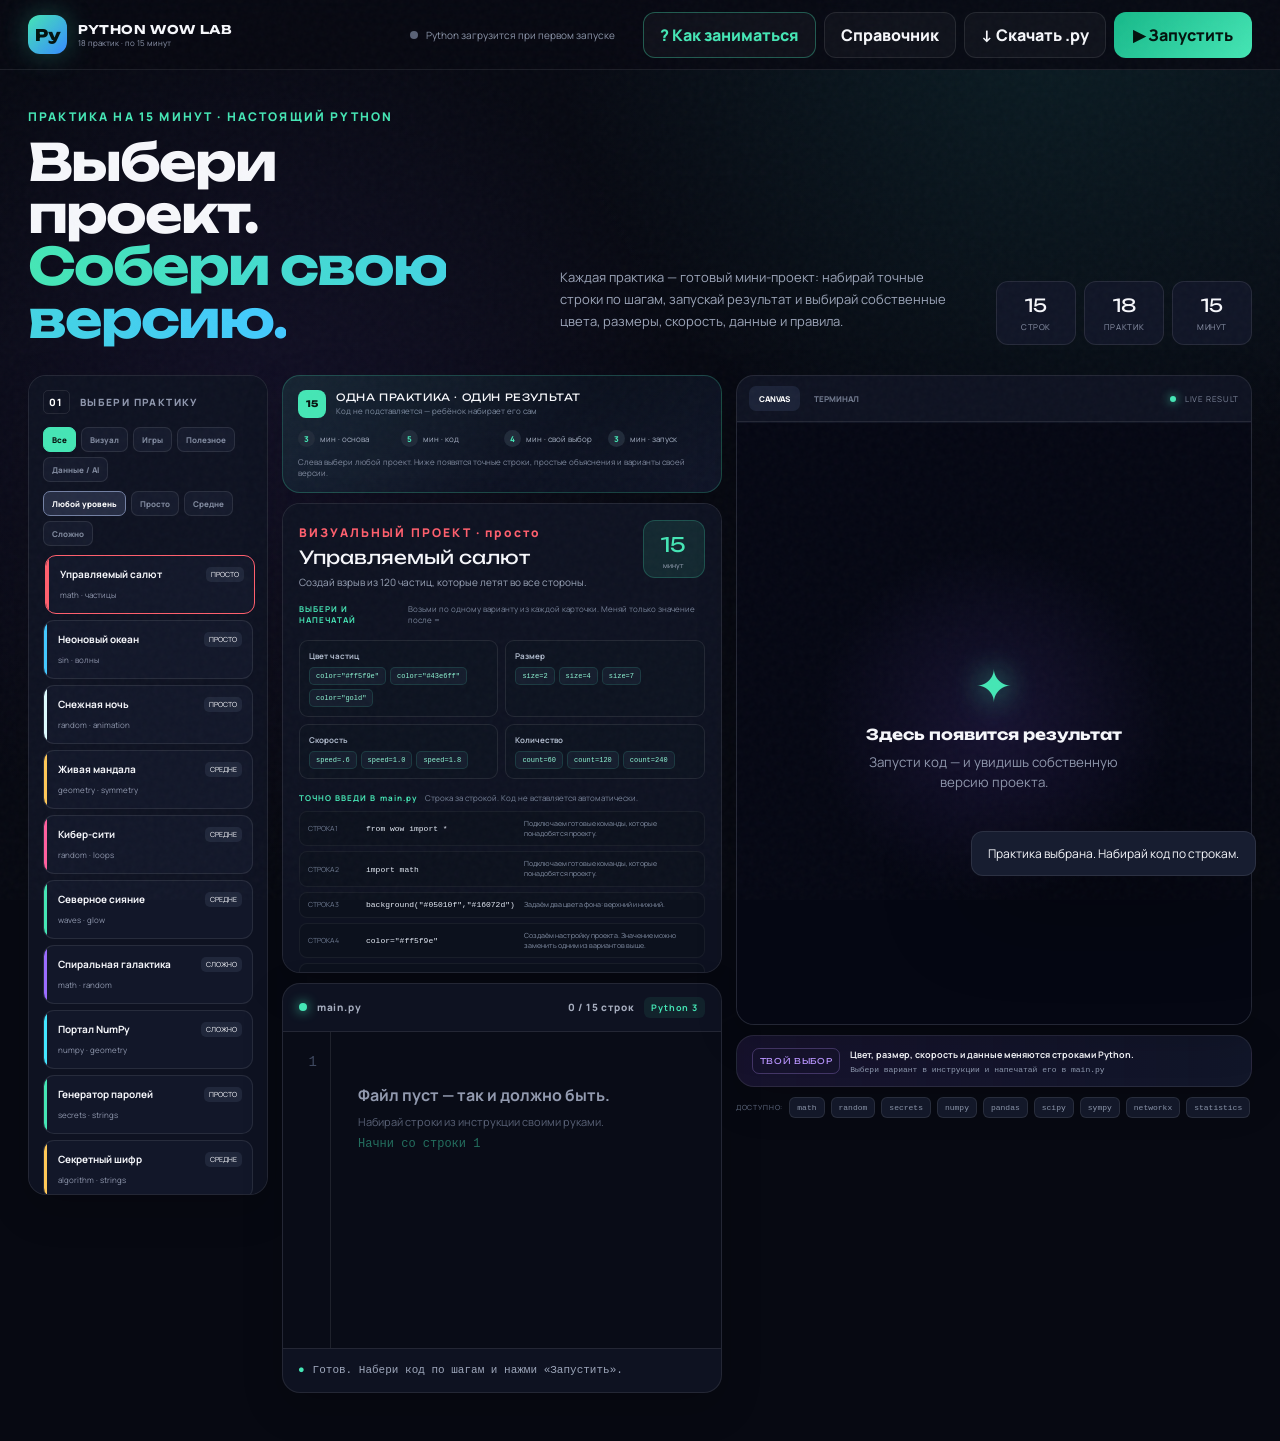
==== index.html @ 51f6052d "Publish Python practice site on GitHub Pages" ====
<!doctype html>
<html lang="ru">
<head>
  <meta charset="utf-8">
  <meta name="viewport" content="width=device-width,initial-scale=1,viewport-fit=cover">
  <meta name="theme-color" content="#070912">
  <title>Python WOW Lab — практики на 15 минут</title>
  <meta name="description" content="18 коротких практик на настоящем Python: точные инструкции, выбор параметров и живой результат.">
  <link rel="stylesheet" href="styles.css">
</head>
<body class="python-only">
  <div class="noise"></div>
  <header class="py-topbar">
    <div class="py-brand"><span>Py</span><div><b>PYTHON WOW LAB</b><small>18 практик · по 15 минут</small></div></div>
    <div class="py-runtime"><i id="runtimeDot"></i><span id="runtimeLabel">Python загрузится при первом запуске</span></div>
    <div class="py-top-actions"><button class="ghost guide-button" id="pythonGuide">? Как заниматься</button><button class="ghost" id="pythonDocs">Справочник</button><button class="ghost" id="exportPython">↓ Скачать .py</button><button class="run-button mint-run" id="runPython">▶ Запустить</button></div>
  </header>
  <main class="py-app">
    <section class="py-intro">
      <div><span class="mode-label mint-text">ПРАКТИКА НА 15 МИНУТ · НАСТОЯЩИЙ PYTHON</span><h1>Выбери проект.<br><em>Собери свою версию.</em></h1></div>
      <p>Каждая практика — готовый мини-проект: набирай точные строки по шагам, запускай результат и выбирай собственные цвета, размеры, скорость, данные и правила.</p>
      <div class="intro-stats"><b>15<span>строк</span></b><b>18<span>практик</span></b><b>15<span>минут</span></b></div>
    </section>
    <section class="py-workspace">
      <aside class="mission-panel panel">
        <div class="panel-title"><span>01</span> ВЫБЕРИ ПРАКТИКУ</div>
        <div class="mission-filters" id="missionFilters"><button class="active" data-filter="all">Все</button><button data-filter="visual">Визуал</button><button data-filter="games">Игры</button><button data-filter="useful">Полезное</button><button data-filter="data">Данные / AI</button></div>
        <div class="difficulty-tabs" id="difficultyFilters"><button class="active" data-level="all">Любой уровень</button><button data-level="easy">Просто</button><button data-level="medium">Средне</button><button data-level="hard">Сложно</button></div>
        <div id="missionList" class="mission-list"></div>
      </aside>
      <section class="coding-column">
        <div class="lesson-guide panel">
          <div class="guide-title"><span>15</span><div><b>ОДНА ПРАКТИКА · ОДИН РЕЗУЛЬТАТ</b><small>Код не подставляется — ребёнок набирает его сам</small></div></div>
          <div class="guide-steps"><span><i>3</i> мин · основа</span><span><i>5</i> мин · код</span><span><i>4</i> мин · свой выбор</span><span><i>3</i> мин · запуск</span></div>
          <p>Слева выбери любой проект. Ниже появятся точные строки, простые объяснения и варианты своей версии.</p>
        </div>
        <div class="mission-brief panel" id="missionBrief"><div class="brief-empty"><span>←</span><div><b>Выбери практику слева</b><small>Получишь точные строки, объяснение каждой части и варианты своей версии.</small></div></div></div>
        <div class="python-editor panel pro-editor">
          <div class="editor-bar"><span><i></i> main.py</span><div><span id="pythonLineCount">0 / 15 строк</span><b>Python 3</b></div></div>
          <div class="empty-code-hint" id="emptyCodeHint"><strong>Файл пуст — так и должно быть.</strong><span>Набирай строки из инструкции своими руками.</span><code>Начни со строки 1</code></div>
          <div class="code-wrap"><pre id="lineNumbers">1</pre><textarea id="pythonCode" spellcheck="false" aria-label="Код Python" placeholder=""></textarea></div>
          <div id="pythonConsole" class="console"><span>●</span> Готов. Набери код по шагам и нажми «Запустить».</div>
        </div>
      </section>
      <section class="result-column">
        <div class="result-shell panel">
          <div class="result-switch"><div><button class="active" data-result="canvas">CANVAS</button><button data-result="terminal">ТЕРМИНАЛ</button></div><span><i></i> LIVE RESULT</span></div>
          <div id="canvasResult" class="result-pane active"><canvas id="pythonCanvas" width="900" height="560"></canvas><div class="python-empty-preview" id="pythonEmptyPreview"><span>✦</span><b>Здесь появится результат</b><small>Запусти код — и увидишь собственную версию проекта.</small></div></div>
          <div id="terminalResult" class="result-pane"><pre id="terminalOutput"><span>python@wow:~$</span> Жду твою программу…</pre></div>
        </div>
        <div class="code-only-note panel"><span>ТВОЙ ВЫБОР</span><b>Цвет, размер, скорость и данные меняются строками Python.</b><code>Выбери вариант в инструкции и напечатай его в main.py</code></div>
        <div class="library-strip"><span>ДОСТУПНО:</span><code>math</code><code>random</code><code>secrets</code><code>numpy</code><code>pandas</code><code>scipy</code><code>sympy</code><code>networkx</code><code>statistics</code><code>wow</code></div>
      </section>
    </section>
  </main>
  <dialog id="guideDialog" class="py-docs practice-help"><div class="dialog-head"><div><span>ФОРМАТ ЗАНЯТИЯ</span><h2>Как проходит практика</h2></div><button id="closeGuide">×</button></div><div class="practice-help-grid"><article><i>1</i><b>Выбери проект</b><p>Слева есть 18 разных практик: визуальные эффекты, игры, полезные программы и анализ данных.</p></article><article><i>2</i><b>Набирай по строкам</b><p>Инструкция показывает точный код и сразу объясняет результат. Готовый код в редактор не вставляется.</p></article><article><i>3</i><b>Сделай свою версию</b><p>В блоке «Выбери и напечатай» возьми один из вариантов цвета, размера, скорости, текста или данных.</p></article><article><i>4</i><b>Запусти</b><p>Нажми «Запустить». Если есть ошибка, Python покажет строку — исправь её и попробуй ещё раз.</p></article></div></dialog>
  <dialog id="docsDialog" class="py-docs"><div class="dialog-head"><div><span>PYTHON + WOW API</span><h2>Справочник команд</h2></div><button id="closeDocs">×</button></div><div class="docs-grid"><article><b>Графика</b><code>background(a, b)</code><code>particle(x, y, color, size)</code><code>orb(x, y, radius, color)</code><code>ring(x, y, radius, color)</code><code>wave(points, color, width)</code></article><article><b>Миры</b><code>stars(count)</code><code>grid(color, horizon)</code><code>building(x, y, w, h, color)</code><code>sun(x, y, radius, color)</code><code>bloom(strength)</code></article><article><b>Параметры</b><code>color = "red"</code><code>size = 5</code><code>speed = 1.8</code><code>count = 160</code><code>glow = 20</code></article><article><b>Цвета</b><code>"red" · "blue" · "gold"</code><code>"cyan" · "lime" · "violet"</code><code>"#43e6ff" · "#ff5f9e"</code></article><article><b>Python</b><code>for i in range(count):</code><code>if score &gt; 10:</code><code>random.randint(0, 900)</code><code>math.sin(angle)</code></article><article><b>Ошибки</b><code>SyntaxError — проверь знаки</code><code>NameError — проверь имя</code><code>IndentationError — проверь отступ</code></article></div></dialog>
  <div id="toast" class="toast"></div>
  <script type="module" src="python-app.js"></script>
</body>
</html>
---- styles.css ----
@import url('https://fonts.googleapis.com/css2?family=Manrope:wght@400;600;700;800&family=Unbounded:wght@600;700&display=swap');
:root{--bg:#070912;--panel:#0e1221;--panel2:#14192b;--line:rgba(255,255,255,.09);--text:#f6f7fb;--muted:#8f97ad;--coral:#ff5f6d;--violet:#8b5cf6;--mint:#45e6b5;--cyan:#43c9ff;--yellow:#ffc857;--radius:18px;--shadow:0 28px 90px rgba(0,0,0,.42)}
*{box-sizing:border-box}html{background:var(--bg);color-scheme:dark;scroll-behavior:smooth}body{margin:0;background:radial-gradient(circle at 75% 12%,rgba(91,64,179,.15),transparent 25%),var(--bg);color:var(--text);font-family:Manrope,Arial,sans-serif;min-height:100vh;overflow-x:hidden}button,input,select,textarea{font:inherit}button{color:inherit}.noise{position:fixed;inset:0;pointer-events:none;z-index:99;opacity:.12;background-image:url("data:image/svg+xml,%3Csvg viewBox='0 0 180 180' xmlns='http://www.w3.org/2000/svg'%3E%3Cfilter id='n'%3E%3CfeTurbulence type='fractalNoise' baseFrequency='.9' numOctaves='3' stitchTiles='stitch'/%3E%3C/filter%3E%3Crect width='100%25' height='100%25' filter='url(%23n)' opacity='.25'/%3E%3C/svg%3E")}
.topbar{height:76px;display:flex;align-items:center;gap:28px;padding:0 34px;border-bottom:1px solid var(--line);background:rgba(7,9,18,.78);backdrop-filter:blur(18px);position:sticky;top:0;z-index:50}.brand{display:flex;align-items:center;gap:12px;background:none;border:0;font-family:Unbounded;font-size:14px;cursor:pointer;letter-spacing:.06em}.brand-mark{display:grid;place-items:center;width:34px;height:34px;border-radius:10px;background:linear-gradient(135deg,var(--coral),var(--violet));box-shadow:0 0 26px rgba(139,92,246,.4)}.studio-tabs{display:flex;gap:4px;margin:auto}.studio-tabs button{display:flex;align-items:center;gap:8px;background:none;border:0;border-radius:10px;padding:10px 14px;font-weight:700;color:var(--muted);cursor:pointer}.studio-tabs button:hover,.studio-tabs button.active{background:rgba(255,255,255,.06);color:white}.dot{width:7px;height:7px;border-radius:50%;display:block}.coral{background:var(--coral)}.violet{background:var(--violet)}.mint{background:var(--mint)}.cyan{background:var(--cyan)}.top-actions{display:flex;gap:8px}.ghost,.primary,.run-button{border:1px solid var(--line);border-radius:12px;padding:11px 16px;background:rgba(255,255,255,.035);font-weight:800;cursor:pointer;transition:.2s}.ghost:hover{border-color:rgba(255,255,255,.25);background:rgba(255,255,255,.08)}.primary{border:0;background:linear-gradient(135deg,var(--coral),#9b5cff);box-shadow:0 10px 30px rgba(139,92,246,.25)}.primary:hover,.run-button:hover{transform:translateY(-2px);filter:brightness(1.08)}.small{padding:10px 14px}.view{display:none;min-height:calc(100vh - 76px)}.view.active{display:block;animation:viewIn .45s ease both}@keyframes viewIn{from{opacity:0;transform:translateY(8px)}}
.home-view{position:relative;padding:78px clamp(24px,6vw,92px) 90px;overflow:hidden}.hero-copy{width:min(650px,52vw);position:relative;z-index:3}.eyebrow,.mode-label{font-size:12px;font-weight:800;letter-spacing:.18em;color:#aab1c5}.eyebrow{display:flex;align-items:center;gap:10px}.eyebrow span{width:34px;height:2px;background:var(--coral)}.hero-copy h1{font-family:Unbounded;font-size:clamp(48px,6.1vw,92px);line-height:1.03;margin:25px 0;letter-spacing:-.045em}.hero-copy h1 em{font-style:normal;background:linear-gradient(90deg,var(--coral),#b56dff 70%);-webkit-background-clip:text;color:transparent}.hero-copy>p{font-size:18px;line-height:1.7;color:#aab1c5;max-width:620px}.hero-actions{display:flex;gap:12px;margin:34px 0}.hero-btn{padding:16px 22px}.hero-btn span{margin-left:20px}.proof{display:flex;gap:38px;margin-top:45px}.proof div{display:flex;flex-direction:column;gap:4px}.proof b{font-family:Unbounded;font-size:16px}.proof span{font-size:12px;color:var(--muted)}.hero-demo{position:absolute;right:4vw;top:98px;width:43vw;max-width:680px;transform:perspective(1300px) rotateY(-7deg) rotateX(2deg);z-index:2}.demo-window{height:490px;border:1px solid rgba(255,255,255,.15);border-radius:22px;background:#11152a;box-shadow:var(--shadow),0 0 80px rgba(139,92,246,.15);overflow:hidden;position:relative}.window-bar{height:42px;padding:0 14px;display:flex;align-items:center;gap:7px;border-bottom:1px solid var(--line);background:#0b0e1b}.window-bar span,.browser-bar>i{width:9px;height:9px;border-radius:50%;background:#ff6170}.window-bar span:nth-child(2),.browser-bar>i:nth-child(2){background:#ffc857}.window-bar span:nth-child(3),.browser-bar>i:nth-child(3){background:#45e6b5}.window-bar small{margin:auto;color:#8f97ad}.demo-stage{position:absolute;left:34%;right:0;top:42px;bottom:0;background:linear-gradient(#111638,#141329 60%,#292047);overflow:hidden}.demo-stage:before{content:"";position:absolute;inset:0;background-image:radial-gradient(white 1px,transparent 1px);background-size:45px 45px;opacity:.18}.planet-glow{position:absolute;width:220px;height:220px;border-radius:50%;right:-35px;top:20px;background:radial-gradient(circle at 35% 30%,#ffc5d0,var(--coral) 35%,#5b235a 70%);box-shadow:0 0 60px rgba(255,95,109,.35)}.pixel-hero{position:absolute;left:120px;bottom:90px;width:44px;height:60px;background:#f3f3ff;border:7px solid #24263d;border-radius:10px;animation:bob 1.3s ease-in-out infinite}.pixel-hero i{position:absolute;width:8px;height:8px;background:var(--cyan);top:12px}.pixel-hero i:first-child{left:6px}.pixel-hero i:nth-child(2){right:6px}.pixel-hero i:nth-child(3){left:12px;top:36px;width:12px;height:4px}.gem{position:absolute;color:var(--cyan);text-shadow:0 0 18px var(--cyan);font-size:27px;animation:float 1.8s ease-in-out infinite}.g1{left:210px;bottom:130px}.g2{left:300px;bottom:215px;animation-delay:.4s}.platform{height:20px;position:absolute;background:linear-gradient(#7d6cff,#3b326e);border-radius:6px;box-shadow:0 6px 0 #251e4d}.p1{left:65px;right:20px;bottom:55px}.p2{width:140px;right:55px;bottom:165px}.floating-script{position:absolute;left:18px;top:75px;width:220px}.mini-block{padding:11px 13px;border-radius:8px;margin-bottom:5px;font-size:13px;font-weight:800;box-shadow:0 6px 20px rgba(0,0,0,.2)}.mini-block.event{background:#f4b63c}.mini-block.control{background:#f08a2d}.mini-block.motion{background:#5f78f5}.mini-block.looks{background:#a65af5}.mini-block.indent{margin-left:18px}.run-pill{position:absolute;right:16px;bottom:16px;background:rgba(7,9,18,.82);border:1px solid rgba(69,230,181,.4);color:var(--mint);font-size:10px;font-weight:800;letter-spacing:.1em;padding:9px 12px;border-radius:99px}.hero-orbit{position:absolute;border:1px solid rgba(139,92,246,.14);border-radius:50%;pointer-events:none}.orbit-one{width:700px;height:700px;right:-100px;top:-210px}.orbit-two{width:520px;height:520px;right:-10px;top:-115px}.studio-cards{position:relative;z-index:4;display:grid;grid-template-columns:repeat(4,1fr);gap:14px;margin-top:100px}.studio-card{text-align:left;border:1px solid var(--line);border-radius:18px;padding:20px;background:rgba(14,18,33,.84);cursor:pointer;min-height:230px;display:flex;flex-direction:column;transition:.25s}.studio-card:hover{transform:translateY(-6px);border-color:rgba(255,255,255,.2);box-shadow:0 18px 50px rgba(0,0,0,.3)}.card-icon{font-family:Unbounded;font-size:22px;width:54px;height:54px;display:grid;place-items:center;border-radius:15px;margin-bottom:25px;background:rgba(255,255,255,.06)}.studio-card small{font-size:10px;letter-spacing:.12em;color:var(--muted)}.studio-card h2{font-size:20px;margin:8px 0}.studio-card p{font-size:13px;line-height:1.55;color:var(--muted);margin:0}.studio-card>span{margin-top:auto;font-size:12px;font-weight:800}.coral-card .card-icon,.coral-card>span{color:var(--coral)}.violet-card .card-icon,.violet-card>span{color:#aa85ff}.mint-card .card-icon,.mint-card>span{color:var(--mint)}.cyan-card .card-icon,.cyan-card>span{color:var(--cyan)}
@keyframes float{50%{transform:translateY(-10px)}}@keyframes bob{50%{transform:translateY(-7px)}}
.studio-view{padding:26px 30px 40px}.studio-head{display:flex;align-items:flex-end;justify-content:space-between;margin-bottom:22px}.studio-head h1{font-family:Unbounded;margin:7px 0 0;font-size:26px}.back{background:none;border:0;color:var(--muted);padding:0;margin:0 0 14px;cursor:pointer}.coral-text{color:var(--coral)}.violet-text{color:#aa85ff}.mint-text{color:var(--mint)}.cyan-text{color:var(--cyan)}.head-actions{display:flex;gap:8px}.run-button{border:0;background:linear-gradient(135deg,var(--coral),#ff8b54);padding:12px 19px}.violet-run{background:linear-gradient(135deg,var(--violet),#b263f4)}.mint-run{background:linear-gradient(135deg,#16b889,#45e6b5);color:#03120d}.cyan-run{background:linear-gradient(135deg,#1daade,#53d6ff);color:#03131b}.panel{background:var(--panel);border:1px solid var(--line);border-radius:var(--radius);box-shadow:0 14px 40px rgba(0,0,0,.18)}.editor-grid{display:grid;grid-template-columns:238px minmax(420px,1fr) 300px;gap:14px;height:calc(100vh - 184px);min-height:620px}.toolbox,.code-panel,.world-tools,.inspector,.web-tools,.layers{padding:16px;overflow:auto}.panel-title{font-size:10px;letter-spacing:.14em;color:var(--muted);font-weight:800;display:flex;gap:10px;align-items:center;margin-bottom:13px}.panel-title span{color:white;border:1px solid var(--line);padding:4px 5px;border-radius:5px}.gap{margin-top:24px}.asset-grid{display:grid;grid-template-columns:1fr 1fr;gap:8px}.asset-grid button{border:1px solid var(--line);background:#151a2d;border-radius:12px;min-height:82px;display:flex;flex-direction:column;align-items:center;justify-content:center;gap:6px;cursor:pointer}.asset-grid button:hover{border-color:var(--coral);transform:translateY(-2px)}.asset{font-size:23px}.slime-icon{color:var(--mint);text-shadow:0 0 10px var(--mint)}.gem-icon{color:var(--cyan);text-shadow:0 0 10px var(--cyan)}.platform-icon{color:#8b7cff}.spike-icon{color:var(--coral)}.asset-grid span{font-size:11px;color:#b5bbcb}.draw-own{width:100%;margin-top:8px;padding:11px;border:1px dashed rgba(255,255,255,.18);border-radius:10px;background:none;color:#b7bdcc;cursor:pointer}.object-list{display:flex;flex-direction:column;gap:6px}.object-row{display:flex;align-items:center;gap:8px;width:100%;border:1px solid transparent;background:#151a2d;border-radius:10px;padding:9px;cursor:pointer}.object-row.active{border-color:var(--coral)}.object-row small{margin-left:auto;color:var(--muted)}.stage-column{display:flex;flex-direction:column;min-width:0}.stage-toolbar,.result-bar,.editor-bar{display:flex;justify-content:space-between;align-items:center;height:40px;color:#a6adbe;font-size:10px;font-weight:800;letter-spacing:.08em}.stage-toolbar b{color:#697289;margin-left:6px}.icon-btn{width:28px;height:28px;border:1px solid var(--line);border-radius:7px;background:#111627;color:#657089;cursor:pointer}.icon-btn.active{color:white;border-color:rgba(255,255,255,.25)}.game-frame{position:relative;flex:1;min-height:450px;border:1px solid var(--line);border-radius:15px;overflow:hidden;background:#10162f;box-shadow:var(--shadow)}#game2d{width:100%;height:100%;display:block;touch-action:none}.stage-hud{position:absolute;left:12px;right:12px;top:12px;display:flex;justify-content:space-between;pointer-events:none;font-size:11px;font-weight:800;text-shadow:0 2px 8px #000}.play-badge{position:absolute;left:12px;bottom:12px;background:rgba(5,7,14,.75);border:1px solid var(--line);padding:7px 10px;border-radius:8px;font-size:9px;letter-spacing:.1em}.play-badge.running{color:var(--mint);border-color:rgba(69,230,181,.5)}.tip{display:flex;gap:12px;margin-top:10px;background:rgba(255,255,255,.035);border:1px solid var(--line);padding:11px 14px;border-radius:11px;font-size:12px;color:#9da5b8}.tip span{color:var(--yellow);font-size:16px}.tip b{color:white}.code-panel{padding:0}.code-tabs{display:flex;border-bottom:1px solid var(--line);padding:0 10px}.code-tabs button{flex:1;padding:13px 4px;border:0;background:none;color:#70798f;font-size:10px;font-weight:800;cursor:pointer}.code-tabs button.active{color:white;border-bottom:2px solid var(--coral)}.selected-actor{padding:13px 15px;font-size:12px;font-weight:800;border-bottom:1px solid var(--line)}.block-categories{display:flex;flex-direction:column;gap:7px;padding:14px}.block-categories button{border:0;border-radius:9px;padding:11px 12px;text-align:left;font-size:11px;font-weight:800;cursor:pointer;box-shadow:inset -2px -3px rgba(0,0,0,.15)}.block-categories button:hover{filter:brightness(1.12);transform:translateX(3px)}.block-categories .motion{background:#546fe7}.block-categories .control{background:#e98a2f}.block-categories .looks{background:#9e57df}.block-categories .variables{background:#df5b90}.block-categories b{background:rgba(255,255,255,.22);padding:2px 5px;border-radius:4px}.script-title{display:flex;justify-content:space-between;padding:12px 14px 8px;font-size:9px;letter-spacing:.1em;color:#737d94;border-top:1px solid var(--line)}.script-title button{border:0;background:none;color:#8f97ad;font-size:9px;cursor:pointer}.script-area{padding:8px 14px 18px;display:flex;flex-direction:column;gap:5px}.empty-script{text-align:center;border:1px dashed var(--line);border-radius:10px;padding:25px 8px;color:#626b80;font-size:11px}.script-block{padding:10px 11px;border-radius:8px;font-size:11px;font-weight:800;cursor:pointer}.script-block.motion{background:#546fe7}.script-block.control{background:#e98a2f}.script-block.looks{background:#9e57df}.script-block.variables{background:#df5b90}
.world-layout{display:grid;grid-template-columns:230px 1fr 240px;gap:14px;height:calc(100vh - 184px);min-height:650px}.asset-grid.models button{font-size:24px}.asset-grid.models span{font-size:10px}.compact{padding:0}.script-3d{margin-top:10px;min-height:100px;border:1px dashed var(--line);border-radius:10px;padding:9px;display:flex;flex-direction:column;gap:6px}.script-3d small{color:#687187}.script-3d .script-block{font-size:10px}.world-frame{border:1px solid var(--line);border-radius:var(--radius);overflow:hidden;position:relative;background:radial-gradient(circle at 50% 30%,#303669,#111426 55%);box-shadow:var(--shadow)}#world3d{position:absolute;inset:0}#world3d canvas{width:100%;height:100%;display:block}.world-overlay{position:absolute;bottom:14px;left:14px;right:14px;display:flex;justify-content:space-between;pointer-events:none;font-size:9px;color:#c5cada;text-shadow:0 2px 5px #000}.world-overlay b{color:var(--mint);letter-spacing:.1em}.world-object-label{position:absolute;top:14px;left:14px;background:rgba(7,9,18,.78);border:1px solid var(--line);padding:8px 11px;border-radius:9px;font-size:10px;font-weight:800}.inspector label,.web-tools label{display:flex;flex-direction:column;gap:7px;font-size:10px;color:#929bad;margin-bottom:13px}.inspector input,.web-tools input,.web-tools select{width:100%;border:1px solid var(--line);border-radius:9px;padding:9px;background:#151a2d;color:white}.triple{display:grid;grid-template-columns:repeat(3,1fr);gap:5px}.danger{width:100%;border:1px solid rgba(255,95,109,.3);color:#ff7885;background:rgba(255,95,109,.07);padding:10px;border-radius:9px;cursor:pointer}.tip.mini{font-size:10px;margin-top:20px}
.python-layout{display:grid;grid-template-columns:1fr 1fr;gap:14px;height:calc(100vh - 184px);min-height:640px}.python-editor,.python-result{overflow:hidden;border-radius:var(--radius)}.editor-bar,.result-bar{padding:0 16px;border-bottom:1px solid var(--line);height:48px}.editor-bar i,.result-bar i{display:inline-block;width:8px;height:8px;border-radius:50%;background:var(--mint);box-shadow:0 0 12px var(--mint);margin-right:7px}.code-wrap{display:grid;grid-template-columns:48px 1fr;height:calc(100% - 88px);background:#090c17}.code-wrap pre{margin:0;padding:18px 13px;text-align:right;color:#3f4960;font:14px/1.8 ui-monospace,Consolas,monospace;border-right:1px solid var(--line);user-select:none}.code-wrap textarea{resize:none;border:0;outline:0;padding:18px;background:transparent;color:#e7eaff;font:14px/1.8 ui-monospace,Consolas,monospace;tab-size:4;white-space:pre}.console{height:40px;display:flex;align-items:center;padding:0 15px;gap:8px;font:11px ui-monospace,monospace;color:#9da6ba;border-top:1px solid var(--line)}.console span{color:var(--mint)}.console.error{color:#ff8d98}.console.error span{color:var(--coral)}.python-result{border:1px solid var(--line);background:var(--panel);display:flex;flex-direction:column}.python-result canvas{width:100%;height:calc(100% - 100px);background:#07091a}.command-help{height:52px;display:flex;align-items:center;gap:8px;padding:0 14px;overflow:auto;border-top:1px solid var(--line);font-size:10px;color:#7d869a}.command-help code{background:#171c30;padding:5px 7px;border-radius:6px;color:#aeb7ca;white-space:nowrap}
.python-pro-layout{display:grid;grid-template-columns:225px minmax(360px,.9fr) minmax(440px,1.1fr);gap:14px;height:calc(100vh - 184px);min-height:650px}.python-presets{padding:16px;overflow:auto}.runtime-badge{display:flex;align-items:center;gap:10px;background:linear-gradient(135deg,rgba(69,230,181,.1),rgba(67,201,255,.04));border:1px solid rgba(69,230,181,.2);padding:12px;border-radius:12px}.runtime-badge>span{width:10px;height:10px;border-radius:50%;background:#596176;box-shadow:0 0 0 5px rgba(255,255,255,.03)}.runtime-badge>span.loading{background:var(--yellow);box-shadow:0 0 18px var(--yellow)}.runtime-badge>span.ready{background:var(--mint);box-shadow:0 0 18px var(--mint)}.runtime-badge>span.error{background:var(--coral);box-shadow:0 0 18px var(--coral)}.runtime-badge div{display:flex;flex-direction:column;gap:2px}.runtime-badge b{font-size:12px}.runtime-badge small{font-size:9px;color:var(--muted)}.python-examples{display:flex;flex-direction:column;gap:7px}.python-example{position:relative;text-align:left;border:1px solid var(--line);background:#151a2d;border-radius:11px;padding:11px 11px 11px 15px;cursor:pointer;overflow:hidden}.python-example:before{content:"";position:absolute;left:0;top:0;bottom:0;width:3px;background:var(--example)}.python-example:hover{border-color:var(--example);transform:translateX(2px)}.python-example b{display:block;font-size:11px}.python-example span{font-size:9px;color:var(--muted)}.library-cloud{display:flex;flex-wrap:wrap;gap:6px}.library-cloud span{font:9px ui-monospace,monospace;background:#151a2d;border:1px solid var(--line);padding:6px 8px;border-radius:7px;color:#a8b1c7}.python-note{font-size:9px;line-height:1.55;color:#737d94;margin-top:15px}.pro-editor{position:relative;display:flex;flex-direction:column}.pro-editor .editor-bar div{display:flex;align-items:center;gap:10px}.pro-editor .editor-bar b{font-size:9px;color:var(--mint);background:rgba(69,230,181,.08);padding:4px 7px;border-radius:6px}.pro-editor .code-wrap{height:auto;flex:1;min-height:0}.pro-editor .console{flex:0 0 44px}.empty-code-hint{position:absolute;left:75px;top:100px;z-index:2;pointer-events:none;display:flex;flex-direction:column;gap:8px;color:#596176}.empty-code-hint strong{color:#929aaf;font-size:16px}.empty-code-hint span{font-size:11px}.empty-code-hint code{font-size:12px;color:rgba(69,230,181,.45)}.empty-code-hint.hidden{display:none}.pro-result{position:relative}.pro-result canvas{height:calc(100% - 100px)}.python-empty-preview{position:absolute;inset:49px 0 52px;display:flex;flex-direction:column;align-items:center;justify-content:center;gap:9px;text-align:center;background:radial-gradient(circle,rgba(139,92,246,.13),transparent 45%);pointer-events:none}.python-empty-preview span{font-size:45px;color:var(--mint);text-shadow:0 0 30px var(--mint)}.python-empty-preview b{font-family:Unbounded;font-size:15px}.python-empty-preview small{max-width:300px;color:var(--muted);line-height:1.5}.python-empty-preview.hidden{display:none}.console.loading{color:var(--yellow)}.console.success{color:var(--mint)}
.web-layout{display:grid;grid-template-columns:235px 1fr 220px;gap:14px;height:calc(100vh - 184px);min-height:650px}.web-blocks{display:flex;flex-direction:column;gap:7px}.web-blocks button{display:flex;align-items:center;gap:10px;border:1px solid var(--line);background:#151a2d;border-radius:11px;padding:10px;text-align:left;cursor:pointer}.web-blocks button:hover{border-color:var(--cyan)}.web-blocks i{width:34px;height:34px;display:grid;place-items:center;border-radius:9px;background:rgba(67,201,255,.1);color:var(--cyan);font-style:normal;font-weight:800}.web-blocks span{display:flex;flex-direction:column}.web-blocks b{font-size:11px}.web-blocks small{font-size:9px;color:var(--muted)}.switch-row{flex-direction:row!important;align-items:center;justify-content:space-between}.switch-row input{width:auto!important}.browser-shell{background:#cbd1dc;border-radius:18px;padding:0 8px 8px;overflow:hidden;box-shadow:var(--shadow);transition:.35s;justify-self:stretch}.browser-shell.mobile{width:390px;justify-self:center}.browser-bar{height:40px;display:flex;align-items:center;gap:6px;padding:0 10px}.browser-bar div{margin:auto;background:#e7eaf0;color:#596172;border-radius:7px;padding:5px 18px;font-size:9px;min-width:45%;text-align:center}.browser-shell iframe{display:block;width:100%;height:calc(100% - 40px);border:0;border-radius:11px;background:white}.layer-list{display:flex;flex-direction:column;gap:7px}.layer-row{display:grid;grid-template-columns:1fr auto;gap:5px;align-items:center;background:#151a2d;border:1px solid var(--line);padding:10px;border-radius:10px;font-size:10px}.layer-row div{display:flex;gap:3px}.layer-row button{border:0;background:#20263a;border-radius:5px;color:#a4adbf;cursor:pointer}.layer-row .remove{color:#ff7784}
dialog{border:1px solid rgba(255,255,255,.16);border-radius:20px;background:#101426;color:white;padding:20px;box-shadow:var(--shadow);width:420px}dialog::backdrop{background:rgba(2,3,8,.78);backdrop-filter:blur(7px)}.dialog-head{display:flex;justify-content:space-between}.dialog-head span{font-size:9px;letter-spacing:.15em;color:var(--coral)}.dialog-head h2{margin:5px 0 14px;font-family:Unbounded;font-size:20px}.dialog-head button{background:none;border:0;font-size:28px;cursor:pointer}#drawCanvas{display:block;width:100%;background:#fff;border-radius:12px;cursor:crosshair;image-rendering:pixelated}.draw-controls{display:flex;align-items:center;gap:8px;margin-top:12px}.draw-controls .primary{margin-left:auto}.toast{position:fixed;right:24px;bottom:24px;z-index:100;background:#171d30;border:1px solid var(--line);border-radius:12px;padding:13px 16px;box-shadow:var(--shadow);font-size:12px;transform:translateY(80px);opacity:0;transition:.3s}.toast.show{transform:none;opacity:1}
.python-only{background:radial-gradient(circle at 82% 0,rgba(38,172,163,.12),transparent 28%),radial-gradient(circle at 20% 30%,rgba(139,92,246,.09),transparent 30%),#070912}.py-topbar{height:70px;display:flex;align-items:center;gap:28px;padding:0 28px;border-bottom:1px solid var(--line);background:rgba(7,9,18,.86);backdrop-filter:blur(18px);position:sticky;top:0;z-index:40}.py-brand{display:flex;align-items:center;gap:11px}.py-brand>span{display:grid;place-items:center;width:39px;height:39px;border-radius:12px;background:linear-gradient(135deg,#45e6b5,#368aff);color:#03130e;font-family:Unbounded;font-weight:800;box-shadow:0 0 28px rgba(69,230,181,.28)}.py-brand div{display:flex;flex-direction:column}.py-brand b{font-family:Unbounded;font-size:12px;letter-spacing:.05em}.py-brand small{color:var(--muted);font-size:8px}.py-runtime{margin-left:auto;display:flex;align-items:center;gap:8px;color:#8d96aa;font-size:10px}.py-runtime i{width:8px;height:8px;border-radius:50%;background:#596176}.py-runtime i.loading{background:var(--yellow);box-shadow:0 0 16px var(--yellow)}.py-runtime i.ready{background:var(--mint);box-shadow:0 0 16px var(--mint)}.py-runtime i.error{background:var(--coral);box-shadow:0 0 16px var(--coral)}.py-top-actions{display:flex;gap:8px}.py-app{padding:34px 28px 48px;max-width:1800px;margin:auto}.py-intro{display:grid;grid-template-columns:1fr .8fr auto;align-items:end;gap:48px;margin-bottom:30px}.py-intro h1{font-family:Unbounded;font-size:clamp(32px,4vw,62px);line-height:1.02;letter-spacing:-.04em;margin:10px 0 0}.py-intro h1 em{font-style:normal;background:linear-gradient(90deg,var(--mint),var(--cyan));-webkit-background-clip:text;color:transparent}.py-intro>p{color:#9ca5b9;line-height:1.7;font-size:13px;max-width:610px}.intro-stats{display:flex;gap:8px}.intro-stats b{min-width:80px;background:#101526;border:1px solid var(--line);border-radius:12px;padding:12px;font:18px Unbounded;text-align:center}.intro-stats span{display:block;font:8px Manrope;color:var(--muted);margin-top:5px;text-transform:uppercase;letter-spacing:.08em}.py-workspace{display:grid;grid-template-columns:240px minmax(400px,.92fr) minmax(480px,1.08fr);gap:14px;height:calc(100vh - 230px);min-height:690px}.mission-panel{padding:14px;overflow:auto}.mission-filters,.difficulty-tabs{display:flex;flex-wrap:wrap;gap:5px;margin-bottom:9px}.mission-filters button,.difficulty-tabs button{border:1px solid var(--line);background:#151a2c;border-radius:7px;color:#7e879c;padding:6px 8px;font-size:8px;font-weight:800;cursor:pointer}.mission-filters button.active{color:#07130f;background:var(--mint);border-color:var(--mint)}.difficulty-tabs button.active{color:white;border-color:#7380a3;background:#252c43}.mission-list{display:flex;flex-direction:column;gap:6px}.mission-card{position:relative;text-align:left;border:1px solid var(--line);background:#121729;border-radius:11px;padding:11px 10px 10px 14px;cursor:pointer;overflow:hidden}.mission-card:before{content:"";position:absolute;left:0;top:0;bottom:0;width:3px;background:var(--mission)}.mission-card:hover,.mission-card.active{border-color:var(--mission);transform:translateX(2px)}.mission-card b{font-size:10px;display:block}.mission-card span{font-size:8px;color:var(--muted)}.mission-card small{float:right;font-size:7px;padding:3px 5px;border-radius:5px;background:#20273b;text-transform:uppercase}.coding-column,.result-column{display:flex;flex-direction:column;gap:10px;min-width:0}.mission-brief{min-height:126px;padding:15px}.brief-empty{height:94px;display:flex;align-items:center;gap:14px;color:#687287}.brief-empty>span{font-size:25px;color:var(--mint)}.brief-empty div{display:flex;flex-direction:column;gap:4px}.brief-empty b{color:#aeb6c9;font-size:12px}.brief-empty small{font-size:9px}.brief-content{display:grid;grid-template-columns:1fr auto;gap:12px}.brief-content h2{font:16px Unbounded;margin:3px 0 8px}.brief-content p{font-size:10px;line-height:1.5;color:#9aa3b7;margin:0}.brief-tags{display:flex;gap:5px;margin-top:9px}.brief-tags span{font-size:7px;background:#1a2034;border:1px solid var(--line);padding:4px 6px;border-radius:5px}.brief-content ol{margin:0;padding-left:18px;color:#7f899f;font-size:9px;line-height:1.6;width:180px}.coding-column .pro-editor{flex:1;height:auto}.result-shell{flex:1;min-height:440px;overflow:hidden;position:relative}.result-switch{height:46px;display:flex;align-items:center;justify-content:space-between;padding:0 12px;border-bottom:1px solid var(--line)}.result-switch>div{display:flex;gap:4px}.result-switch button{border:0;border-radius:7px;background:none;color:#6f788d;padding:7px 10px;font-size:8px;font-weight:800;cursor:pointer}.result-switch button.active{background:#1b2237;color:white}.result-switch>span{font-size:8px;color:#7e879c;letter-spacing:.08em}.result-switch i{display:inline-block;width:6px;height:6px;border-radius:50%;background:var(--mint);box-shadow:0 0 10px var(--mint);margin-right:6px}.result-pane{display:none;position:absolute;inset:47px 0 0}.result-pane.active{display:block}.result-pane canvas{width:100%;height:100%;display:block;background:#050713}.python-empty-preview{inset:0}.result-pane#terminalResult{background:#080b14;overflow:auto;padding:22px}.result-pane#terminalResult pre{margin:0;white-space:pre-wrap;color:#cfe7dd;font:12px/1.7 ui-monospace,Consolas,monospace}.result-pane#terminalResult pre span{color:var(--mint)}.live-controls{padding:13px 15px}.controls-head{display:flex;justify-content:space-between;align-items:center;margin-bottom:10px}.controls-head div{display:flex;flex-direction:column}.controls-head span{font-size:8px;letter-spacing:.14em;color:var(--mint);font-weight:800}.controls-head b{font-size:9px;margin-top:2px}.controls-head button{border:0;background:none;color:#778197;font-size:8px;cursor:pointer}.control-grid{display:grid;grid-template-columns:90px repeat(4,1fr);gap:10px}.control-grid label{font-size:8px;color:#7f899e}.control-grid label:first-child{display:flex;flex-direction:column;gap:6px}.control-grid input[type=color]{width:100%;height:28px;border:0;background:none}.control-grid input[type=range]{width:100%;accent-color:var(--mint)}.control-grid output{float:right;color:#cbd2df}.library-strip{display:flex;gap:6px;align-items:center;overflow:auto;white-space:nowrap}.library-strip span{font-size:7px;letter-spacing:.12em;color:#657087}.library-strip code{font-size:8px;background:#131829;border:1px solid var(--line);padding:5px 7px;border-radius:6px;color:#8993a8}.py-docs{width:min(720px,90vw)}.docs-grid{display:grid;grid-template-columns:repeat(3,1fr);gap:10px}.docs-grid article{background:#151a2d;border:1px solid var(--line);padding:13px;border-radius:11px}.docs-grid b{display:block;font-size:11px;margin-bottom:10px}.docs-grid code{display:block;font-size:9px;color:#9eabc3;margin:6px 0}
@media(max-width:1250px){.py-intro{grid-template-columns:1fr 1fr}.intro-stats{display:none}.py-workspace{grid-template-columns:220px 1fr;height:auto}.result-column{grid-column:2}.coding-column .pro-editor,.result-shell{height:600px;flex:none}}
@media(max-width:760px){.py-topbar{padding:0 12px}.py-brand small,.py-runtime,.py-top-actions .ghost{display:none}.py-top-actions{margin-left:auto}.py-app{padding:24px 12px}.py-intro{display:block}.py-intro>p{font-size:11px}.py-workspace{display:block}.mission-panel,.mission-brief,.coding-column .pro-editor,.result-shell,.live-controls{margin-bottom:10px}.mission-panel{max-height:480px}.coding-column .pro-editor,.result-shell{height:580px}.control-grid{grid-template-columns:1fr 1fr}.docs-grid{grid-template-columns:1fr}.py-intro h1{font-size:36px}}
@media(max-width:1100px){.top-actions .ghost{display:none}.hero-demo{opacity:.45;right:-12vw}.hero-copy{width:70vw}.studio-cards{grid-template-columns:1fr 1fr}.editor-grid{grid-template-columns:200px 1fr}.code-panel{grid-column:1/-1;height:360px}.editor-grid{height:auto}.world-layout,.web-layout{grid-template-columns:210px 1fr}.inspector,.layers{grid-column:1/-1}.python-layout{grid-template-columns:1fr;height:auto}.python-editor,.python-result{height:650px}.python-pro-layout{grid-template-columns:210px 1fr;height:auto}.python-presets{grid-row:span 2}.pro-editor,.pro-result{height:620px}}
@media(max-width:740px){.topbar{height:62px;padding:0 14px}.brand span:last-child,.studio-tabs,.top-actions{display:none}.home-view{padding:55px 18px}.hero-copy{width:auto}.hero-copy h1{font-size:43px}.hero-copy>p{font-size:15px}.hero-demo{display:none}.proof{gap:15px}.proof span{font-size:9px}.studio-cards{grid-template-columns:1fr;margin-top:55px}.studio-card{min-height:190px}.studio-view{padding:18px 12px}.studio-head{align-items:flex-start;gap:15px}.studio-head h1{font-size:19px}.head-actions .ghost{display:none}.editor-grid,.world-layout,.web-layout{display:block;height:auto}.toolbox,.world-tools,.web-tools{margin-bottom:10px}.stage-column,.world-frame,.browser-shell{height:620px;margin-bottom:10px}.code-panel,.inspector,.layers{height:auto}.asset-grid{grid-template-columns:repeat(3,1fr)}.python-layout,.python-pro-layout{display:block}.python-editor,.python-result,.pro-editor,.pro-result{height:570px;margin-bottom:10px}.python-presets{margin-bottom:10px}.browser-shell.mobile{width:100%}.hero-actions{flex-direction:column}.proof b{font-size:12px}.python-head{flex-direction:column}.python-head .head-actions{width:100%;justify-content:flex-end}}
@media(prefers-reduced-motion:reduce){*,*:before,*:after{animation:none!important;transition:none!important}}

/* Code-first lesson flow */
.lesson-guide{padding:14px 15px;background:linear-gradient(135deg,rgba(69,230,181,.1),rgba(67,201,255,.035) 58%,#111629);border-color:rgba(69,230,181,.24)}
.guide-title{display:flex;align-items:center;gap:10px}.guide-title>span{display:grid;place-items:center;width:28px;height:28px;border-radius:8px;background:var(--mint);color:#05130f;font:800 9px Unbounded}.guide-title div{display:flex;flex-direction:column}.guide-title b{font:10px Unbounded;letter-spacing:.06em}.guide-title small{color:#7f8da2;font-size:8px;margin-top:2px}
.guide-steps{display:grid;grid-template-columns:repeat(4,1fr);gap:5px;margin:12px 0 9px}.guide-steps span{display:flex;align-items:center;gap:5px;color:#a7b1c4;font-size:8px}.guide-steps i{display:grid;place-items:center;width:17px;height:17px;border-radius:50%;background:#202a39;color:var(--mint);font-style:normal;font-weight:800}
.code-parameters{display:flex;flex-wrap:wrap;gap:5px}.code-parameters code{padding:5px 7px;border:1px solid rgba(69,230,181,.18);border-radius:6px;background:#091512;color:#8ff7d5;font-size:8px}.lesson-guide p{margin:8px 0 0;color:#7f899e;font-size:8px}.lesson-guide p code{color:#c8d2e6}
.code-only-note{display:grid;grid-template-columns:auto 1fr;gap:4px 10px;align-items:center;padding:12px 15px;background:linear-gradient(90deg,rgba(139,92,246,.12),#111629)}.code-only-note span{grid-row:1/3;color:#b995ff;border:1px solid rgba(185,149,255,.28);border-radius:7px;padding:7px;font:8px Unbounded;letter-spacing:.08em}.code-only-note b{font-size:9px}.code-only-note code{color:#8f9ab0;font-size:8px}
.guide-button{border-color:rgba(69,230,181,.35)!important;color:var(--mint)!important}.mission-brief{min-height:220px}.mission-plan{width:280px;max-height:188px;overflow:auto;padding:10px 12px;border-radius:9px;background:#0c1420;border:1px solid rgba(69,230,181,.14)}.mission-plan>b{display:block;position:sticky;top:-10px;background:#0c1420;color:var(--mint);font-size:7px;letter-spacing:.14em;padding:5px 0;margin-bottom:3px}.mission-plan ol{width:auto!important;margin:0!important;padding-left:17px!important}.line-guide li{padding:4px 0;border-bottom:1px solid rgba(255,255,255,.045);color:#aab4c7;line-height:1.45}.line-guide li::marker{color:var(--mint);font-weight:800}
.student-guide{width:min(880px,94vw)}.student-guide-grid{display:grid;grid-template-columns:1fr 1fr;gap:9px}.student-guide-grid article{display:flex;gap:12px;padding:14px;border-radius:12px;background:#12182a;border:1px solid var(--line)}.student-guide-grid i{display:grid;place-items:center;flex:0 0 34px;height:34px;border-radius:10px;background:rgba(69,230,181,.12);color:var(--mint);font:800 9px Unbounded}.student-guide-grid b{font-size:11px}.student-guide-grid p{margin:5px 0 0;color:#8e99ae;font-size:9px;line-height:1.55}.student-guide-grid code,.challenge-rule code{color:#92f4d4;background:#0b1515;padding:2px 4px;border-radius:4px}.challenge-rule{display:flex;gap:14px;align-items:center;margin-top:10px;padding:14px;border:1px solid rgba(255,200,87,.22);border-radius:12px;background:rgba(255,200,87,.06)}.challenge-rule b{color:var(--yellow);font:9px Unbounded;white-space:nowrap}.challenge-rule span{font-size:9px;color:#a4adbe}
.beginner-empty button{width:max-content;margin-top:8px;border:0;border-radius:7px;background:rgba(69,230,181,.12);color:var(--mint);padding:7px 9px;font-size:8px;font-weight:800;cursor:pointer}.student-guide{max-height:90vh;overflow:auto}.student-guide .dialog-head p{margin:5px 0 0;color:#8994aa;font-size:10px}.beginner-map{display:grid;grid-template-columns:1fr 1fr;gap:9px}.beginner-step{display:flex;gap:12px;padding:15px;border-radius:12px;background:#12182a;border:1px solid var(--line)}.beginner-step i{display:grid;place-items:center;flex:0 0 36px;height:36px;border-radius:10px;background:rgba(69,230,181,.12);color:var(--mint);font:800 9px Unbounded}.beginner-step b{font-size:11px}.beginner-step p{margin:5px 0 0;color:#9ba6ba;font-size:9px;line-height:1.65}.beginner-step code,.first-practice code{color:#92f4d4;background:#0b1515;padding:2px 4px;border-radius:4px}.beginner-step kbd{display:inline-block;min-width:22px;padding:2px 5px;border-radius:4px;border:1px solid #45516a;background:#222a3d;color:#fff;box-shadow:0 2px 0 #090c14;font:8px Manrope;text-align:center}.first-practice{display:grid;grid-template-columns:1fr 1fr 1fr;gap:12px;align-items:center;margin-top:12px;padding:16px;border-radius:13px;border:1px solid rgba(69,230,181,.22);background:linear-gradient(135deg,rgba(69,230,181,.08),rgba(67,201,255,.04))}.first-practice span{color:var(--mint);font-size:7px;font-weight:800;letter-spacing:.12em}.first-practice h3{margin:5px 0;font:13px Unbounded}.first-practice p,.first-practice li{color:#98a4b8;font-size:8px;line-height:1.55}.first-practice pre{margin:0;padding:12px;border-radius:9px;background:#070b12;line-height:1.8}.first-practice ol{margin:0;padding-left:18px}
@media(max-width:760px){.lesson-guide,.code-only-note{margin-bottom:10px}.guide-steps{grid-template-columns:1fr 1fr}}
@media(max-width:620px){.student-guide-grid,.beginner-map,.first-practice{grid-template-columns:1fr}.mission-plan{width:auto}.brief-content{grid-template-columns:1fr}}

/* 15-minute guided practices */
.py-workspace{height:auto;min-height:820px;align-items:start}.mission-panel{max-height:820px}.coding-column .mission-brief{height:470px;min-height:470px;overflow:auto;flex:none;padding:16px}.coding-column .pro-editor{height:410px;flex:none}.result-shell{height:650px;flex:none}.practice-head{display:flex;justify-content:space-between;gap:14px}.practice-head h2{font:18px Unbounded;margin:4px 0 7px}.practice-head p{font-size:10px;line-height:1.5;color:#9aa4b8;margin:0}.practice-time{flex:0 0 62px;height:58px;border-radius:12px;display:grid;place-items:center;background:rgba(69,230,181,.1);border:1px solid rgba(69,230,181,.22)}.practice-time b{font:20px Unbounded;color:var(--mint);line-height:1;margin-top:7px}.practice-time span{font-size:7px;color:#9aa4b8;margin-top:-7px}.practice-variants,.practice-script{margin-top:13px}.practice-variants>div:first-child,.practice-script>div:first-child{display:flex;align-items:baseline;gap:8px;margin-bottom:8px}.practice-variants>div:first-child b,.practice-script>div:first-child b{font-size:8px;letter-spacing:.13em;color:var(--mint)}.practice-variants>div:first-child span,.practice-script>div:first-child span{font-size:8px;color:#788399}.practice-variants{display:grid;grid-template-columns:repeat(2,1fr);gap:7px}.practice-variants>div:first-child{grid-column:1/-1}.practice-variants article{padding:9px;border-radius:9px;background:#0d1320;border:1px solid var(--line)}.practice-variants article>b{display:block;font-size:8px;color:#aeb8ca;margin-bottom:6px}.practice-variants article div{display:flex;flex-wrap:wrap;gap:4px}.practice-variants article code{padding:4px 6px;border-radius:5px;background:#151d2d;color:#8ff7d5;font-size:7px;border:1px solid rgba(69,230,181,.14)}.practice-script>ol{list-style:none;padding:0;margin:0;display:flex;flex-direction:column;gap:5px}.practice-script li{display:grid;grid-template-columns:50px minmax(150px,.8fr) 1fr;gap:8px;align-items:center;padding:7px 8px;border-radius:8px;background:#0c111d;border:1px solid rgba(255,255,255,.055)}.practice-script li>span{font-size:7px;color:#6e7a91;text-transform:uppercase}.practice-script li>code{white-space:pre;overflow:auto;color:#e5ebf6;font-size:8px}.practice-script li>small{font-size:7px;line-height:1.4;color:#8490a6}.practice-help-grid{display:grid;grid-template-columns:1fr 1fr;gap:10px}.practice-help-grid article{display:grid;grid-template-columns:32px 1fr;gap:4px 10px;padding:14px;border-radius:11px;background:#12182a;border:1px solid var(--line)}.practice-help-grid i{grid-row:1/3;display:grid;place-items:center;width:32px;height:32px;border-radius:9px;background:rgba(69,230,181,.12);color:var(--mint);font:800 9px Unbounded}.practice-help-grid b{font-size:10px}.practice-help-grid p{margin:0;font-size:8px;line-height:1.55;color:#8e99ae}
@media(max-width:760px){.coding-column .mission-brief{height:600px}.practice-variants{grid-template-columns:1fr}.practice-variants>div:first-child{grid-column:auto}.practice-script li{grid-template-columns:44px 1fr}.practice-script li>small{grid-column:2}.practice-help-grid{grid-template-columns:1fr}}
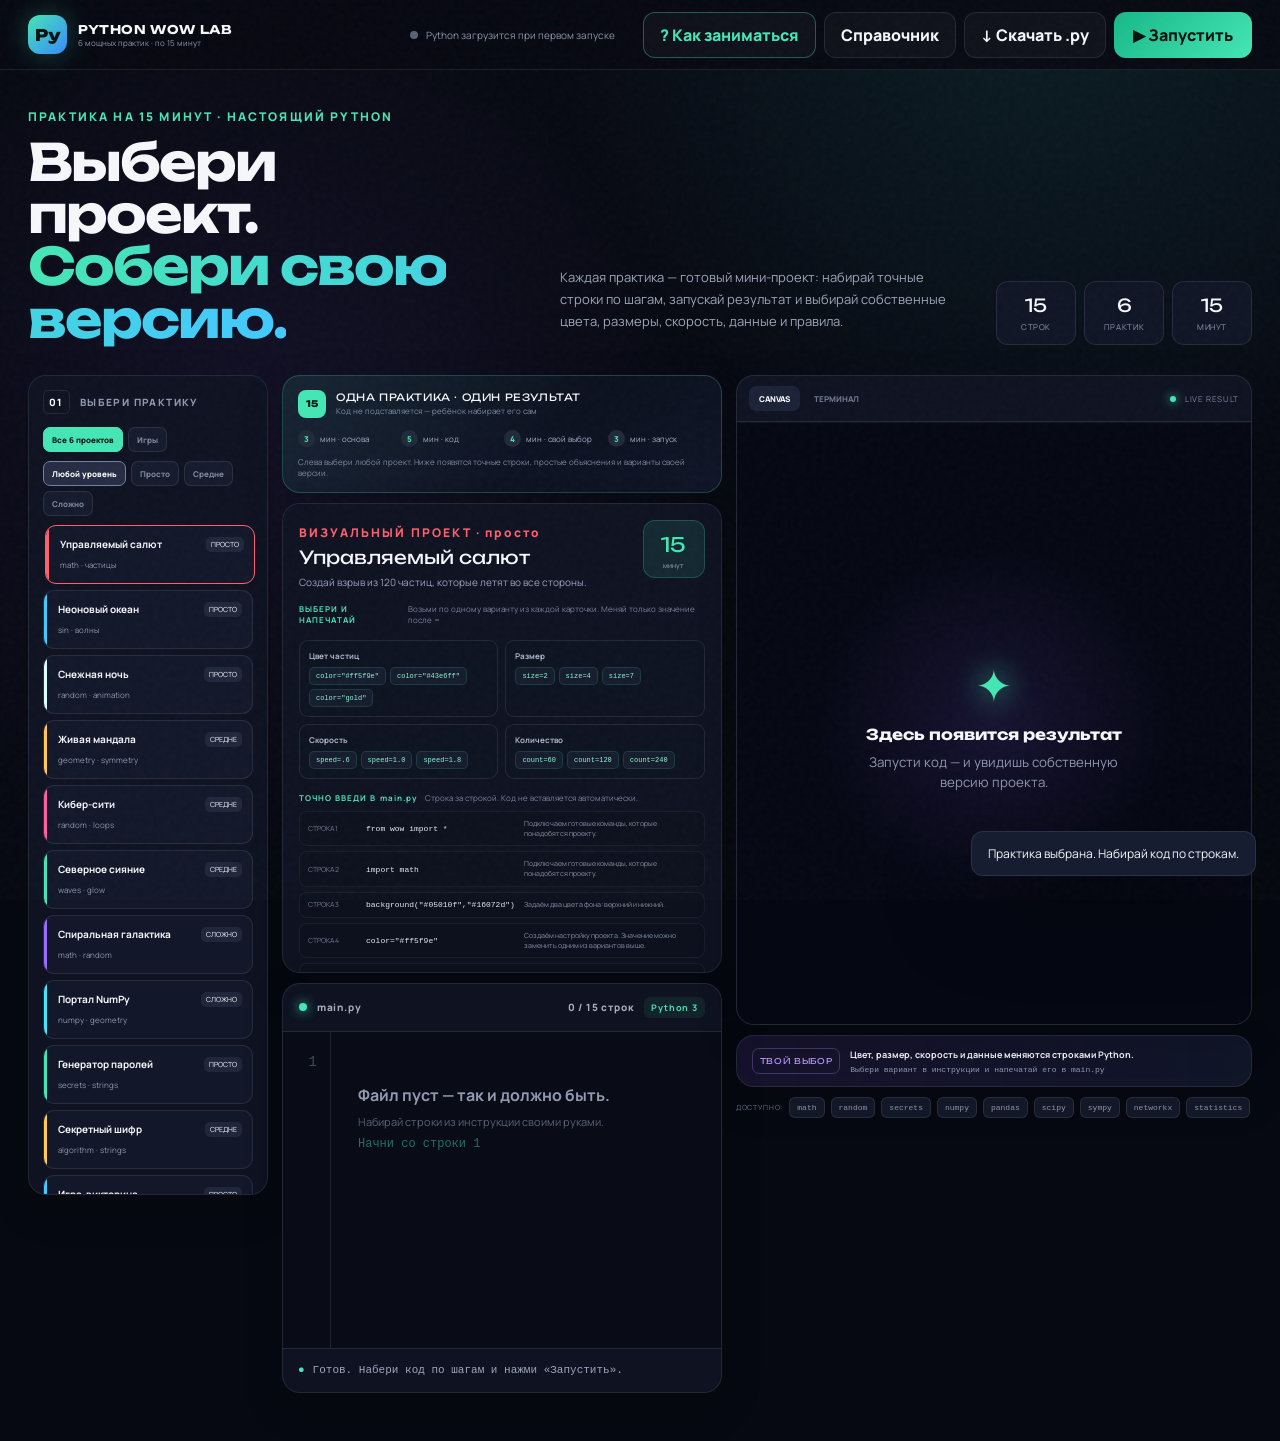
==== commit 6641d3a1: "Publish six-game Python WOW Lab: index.html" ====
--- a/index.html
+++ b/index.html
@@ -1,62 +1,62 @@
-<!doctype html>
-<html lang="ru">
-<head>
-  <meta charset="utf-8">
-  <meta name="viewport" content="width=device-width,initial-scale=1,viewport-fit=cover">
-  <meta name="theme-color" content="#070912">
-  <title>Python WOW Lab — практики на 15 минут</title>
-  <meta name="description" content="18 коротких практик на настоящем Python: точные инструкции, выбор параметров и живой результат.">
-  <link rel="stylesheet" href="styles.css">
-</head>
-<body class="python-only">
-  <div class="noise"></div>
-  <header class="py-topbar">
-    <div class="py-brand"><span>Py</span><div><b>PYTHON WOW LAB</b><small>18 практик · по 15 минут</small></div></div>
-    <div class="py-runtime"><i id="runtimeDot"></i><span id="runtimeLabel">Python загрузится при первом запуске</span></div>
-    <div class="py-top-actions"><button class="ghost guide-button" id="pythonGuide">? Как заниматься</button><button class="ghost" id="pythonDocs">Справочник</button><button class="ghost" id="exportPython">↓ Скачать .py</button><button class="run-button mint-run" id="runPython">▶ Запустить</button></div>
-  </header>
-  <main class="py-app">
-    <section class="py-intro">
-      <div><span class="mode-label mint-text">ПРАКТИКА НА 15 МИНУТ · НАСТОЯЩИЙ PYTHON</span><h1>Выбери проект.<br><em>Собери свою версию.</em></h1></div>
-      <p>Каждая практика — готовый мини-проект: набирай точные строки по шагам, запускай результат и выбирай собственные цвета, размеры, скорость, данные и правила.</p>
-      <div class="intro-stats"><b>15<span>строк</span></b><b>18<span>практик</span></b><b>15<span>минут</span></b></div>
-    </section>
-    <section class="py-workspace">
-      <aside class="mission-panel panel">
-        <div class="panel-title"><span>01</span> ВЫБЕРИ ПРАКТИКУ</div>
-        <div class="mission-filters" id="missionFilters"><button class="active" data-filter="all">Все</button><button data-filter="visual">Визуал</button><button data-filter="games">Игры</button><button data-filter="useful">Полезное</button><button data-filter="data">Данные / AI</button></div>
-        <div class="difficulty-tabs" id="difficultyFilters"><button class="active" data-level="all">Любой уровень</button><button data-level="easy">Просто</button><button data-level="medium">Средне</button><button data-level="hard">Сложно</button></div>
-        <div id="missionList" class="mission-list"></div>
-      </aside>
-      <section class="coding-column">
-        <div class="lesson-guide panel">
-          <div class="guide-title"><span>15</span><div><b>ОДНА ПРАКТИКА · ОДИН РЕЗУЛЬТАТ</b><small>Код не подставляется — ребёнок набирает его сам</small></div></div>
-          <div class="guide-steps"><span><i>3</i> мин · основа</span><span><i>5</i> мин · код</span><span><i>4</i> мин · свой выбор</span><span><i>3</i> мин · запуск</span></div>
-          <p>Слева выбери любой проект. Ниже появятся точные строки, простые объяснения и варианты своей версии.</p>
-        </div>
-        <div class="mission-brief panel" id="missionBrief"><div class="brief-empty"><span>←</span><div><b>Выбери практику слева</b><small>Получишь точные строки, объяснение каждой части и варианты своей версии.</small></div></div></div>
-        <div class="python-editor panel pro-editor">
-          <div class="editor-bar"><span><i></i> main.py</span><div><span id="pythonLineCount">0 / 15 строк</span><b>Python 3</b></div></div>
-          <div class="empty-code-hint" id="emptyCodeHint"><strong>Файл пуст — так и должно быть.</strong><span>Набирай строки из инструкции своими руками.</span><code>Начни со строки 1</code></div>
-          <div class="code-wrap"><pre id="lineNumbers">1</pre><textarea id="pythonCode" spellcheck="false" aria-label="Код Python" placeholder=""></textarea></div>
-          <div id="pythonConsole" class="console"><span>●</span> Готов. Набери код по шагам и нажми «Запустить».</div>
-        </div>
-      </section>
-      <section class="result-column">
-        <div class="result-shell panel">
-          <div class="result-switch"><div><button class="active" data-result="canvas">CANVAS</button><button data-result="terminal">ТЕРМИНАЛ</button></div><span><i></i> LIVE RESULT</span></div>
-          <div id="canvasResult" class="result-pane active"><canvas id="pythonCanvas" width="900" height="560"></canvas><div class="python-empty-preview" id="pythonEmptyPreview"><span>✦</span><b>Здесь появится результат</b><small>Запусти код — и увидишь собственную версию проекта.</small></div></div>
-          <div id="terminalResult" class="result-pane"><pre id="terminalOutput"><span>python@wow:~$</span> Жду твою программу…</pre></div>
-        </div>
-        <div class="code-only-note panel"><span>ТВОЙ ВЫБОР</span><b>Цвет, размер, скорость и данные меняются строками Python.</b><code>Выбери вариант в инструкции и напечатай его в main.py</code></div>
-        <div class="library-strip"><span>ДОСТУПНО:</span><code>math</code><code>random</code><code>secrets</code><code>numpy</code><code>pandas</code><code>scipy</code><code>sympy</code><code>networkx</code><code>statistics</code><code>wow</code></div>
-      </section>
-    </section>
-  </main>
-  <dialog id="guideDialog" class="py-docs practice-help"><div class="dialog-head"><div><span>ФОРМАТ ЗАНЯТИЯ</span><h2>Как проходит практика</h2></div><button id="closeGuide">×</button></div><div class="practice-help-grid"><article><i>1</i><b>Выбери проект</b><p>Слева есть 18 разных практик: визуальные эффекты, игры, полезные программы и анализ данных.</p></article><article><i>2</i><b>Набирай по строкам</b><p>Инструкция показывает точный код и сразу объясняет результат. Готовый код в редактор не вставляется.</p></article><article><i>3</i><b>Сделай свою версию</b><p>В блоке «Выбери и напечатай» возьми один из вариантов цвета, размера, скорости, текста или данных.</p></article><article><i>4</i><b>Запусти</b><p>Нажми «Запустить». Если есть ошибка, Python покажет строку — исправь её и попробуй ещё раз.</p></article></div></dialog>
-  <dialog id="docsDialog" class="py-docs"><div class="dialog-head"><div><span>PYTHON + WOW API</span><h2>Справочник команд</h2></div><button id="closeDocs">×</button></div><div class="docs-grid"><article><b>Графика</b><code>background(a, b)</code><code>particle(x, y, color, size)</code><code>orb(x, y, radius, color)</code><code>ring(x, y, radius, color)</code><code>wave(points, color, width)</code></article><article><b>Миры</b><code>stars(count)</code><code>grid(color, horizon)</code><code>building(x, y, w, h, color)</code><code>sun(x, y, radius, color)</code><code>bloom(strength)</code></article><article><b>Параметры</b><code>color = "red"</code><code>size = 5</code><code>speed = 1.8</code><code>count = 160</code><code>glow = 20</code></article><article><b>Цвета</b><code>"red" · "blue" · "gold"</code><code>"cyan" · "lime" · "violet"</code><code>"#43e6ff" · "#ff5f9e"</code></article><article><b>Python</b><code>for i in range(count):</code><code>if score &gt; 10:</code><code>random.randint(0, 900)</code><code>math.sin(angle)</code></article><article><b>Ошибки</b><code>SyntaxError — проверь знаки</code><code>NameError — проверь имя</code><code>IndentationError — проверь отступ</code></article></div></dialog>
-  <div id="toast" class="toast"></div>
-  <script type="module" src="python-app.js"></script>
-</body>
-</html>
+<!doctype html>
+<html lang="ru">
+<head>
+  <meta charset="utf-8">
+  <meta name="viewport" content="width=device-width,initial-scale=1,viewport-fit=cover">
+  <meta name="theme-color" content="#070912">
+  <title>Python WOW Lab — практики на 15 минут</title>
+  <meta name="description" content="6 интерактивных практик на настоящем Python: игры, управление и живой результат.">
+  <link rel="stylesheet" href="styles.css">
+</head>
+<body class="python-only">
+  <div class="noise"></div>
+  <header class="py-topbar">
+    <div class="py-brand"><span>Py</span><div><b>PYTHON WOW LAB</b><small><span id="brandPracticeTotal">6</span> мощных практик · по 15 минут</small></div></div>
+    <div class="py-runtime"><i id="runtimeDot"></i><span id="runtimeLabel">Python загрузится при первом запуске</span></div>
+    <div class="py-top-actions"><button class="ghost guide-button" id="pythonGuide">? Как заниматься</button><button class="ghost" id="pythonDocs">Справочник</button><button class="ghost" id="exportPython">↓ Скачать .py</button><button class="run-button mint-run" id="runPython">▶ Запустить</button></div>
+  </header>
+  <main class="py-app">
+    <section class="py-intro">
+      <div><span class="mode-label mint-text">ПРАКТИКА НА 15 МИНУТ · НАСТОЯЩИЙ PYTHON</span><h1>Выбери проект.<br><em>Собери свою версию.</em></h1></div>
+      <p>Каждая практика — готовый мини-проект: набирай точные строки по шагам, запускай результат и выбирай собственные цвета, размеры, скорость, данные и правила.</p>
+      <div class="intro-stats"><b>15<span>строк</span></b><b id="practiceTotal">6<span>практик</span></b><b>15<span>минут</span></b></div>
+    </section>
+    <section class="py-workspace">
+      <aside class="mission-panel panel">
+        <div class="panel-title"><span>01</span> ВЫБЕРИ ПРАКТИКУ</div>
+        <div class="mission-filters" id="missionFilters"><button class="active" data-filter="all">Все 6 проектов</button><button data-filter="games">Игры</button></div>
+        <div class="difficulty-tabs" id="difficultyFilters"><button class="active" data-level="all">Любой уровень</button><button data-level="easy">Просто</button><button data-level="medium">Средне</button><button data-level="hard">Сложно</button></div>
+        <div id="missionList" class="mission-list"></div>
+      </aside>
+      <section class="coding-column">
+        <div class="lesson-guide panel">
+          <div class="guide-title"><span>15</span><div><b>ОДНА ПРАКТИКА · ОДИН РЕЗУЛЬТАТ</b><small>Код не подставляется — ребёнок набирает его сам</small></div></div>
+          <div class="guide-steps"><span><i>3</i> мин · основа</span><span><i>5</i> мин · код</span><span><i>4</i> мин · свой выбор</span><span><i>3</i> мин · запуск</span></div>
+          <p>Слева выбери любой проект. Ниже появятся точные строки, простые объяснения и варианты своей версии.</p>
+        </div>
+        <div class="mission-brief panel" id="missionBrief"><div class="brief-empty"><span>←</span><div><b>Выбери практику слева</b><small>Получишь точные строки, объяснение каждой части и варианты своей версии.</small></div></div></div>
+        <div class="python-editor panel pro-editor">
+          <div class="editor-bar"><span><i></i> main.py</span><div><span id="pythonLineCount">0 / 15 строк</span><b>Python 3</b></div></div>
+          <div class="empty-code-hint" id="emptyCodeHint"><strong>Файл пуст — так и должно быть.</strong><span>Набирай строки из инструкции своими руками.</span><code>Начни со строки 1</code></div>
+          <div class="code-wrap"><pre id="lineNumbers">1</pre><textarea id="pythonCode" spellcheck="false" aria-label="Код Python" placeholder=""></textarea></div>
+          <div id="pythonConsole" class="console"><span>●</span> Готов. Набери код по шагам и нажми «Запустить».</div>
+        </div>
+      </section>
+      <section class="result-column">
+        <div class="result-shell panel">
+          <div class="result-switch"><div><button class="active" data-result="canvas">CANVAS</button><button data-result="terminal">ТЕРМИНАЛ</button></div><span><i></i> LIVE RESULT</span></div>
+          <div id="canvasResult" class="result-pane active"><canvas id="pythonCanvas" width="900" height="560" tabindex="0" aria-label="Игровое поле"></canvas><div class="python-empty-preview" id="pythonEmptyPreview"><span>✦</span><b>Здесь появится результат</b><small>Запусти код — и увидишь собственную версию проекта.</small></div></div>
+          <div id="terminalResult" class="result-pane"><pre id="terminalOutput"><span>python@wow:~$</span> Жду твою программу…</pre></div>
+        </div>
+        <div class="code-only-note panel"><span>ТВОЙ ВЫБОР</span><b>Цвет, размер, скорость и данные меняются строками Python.</b><code>Выбери вариант в инструкции и напечатай его в main.py</code></div>
+        <div class="library-strip"><span>ДОСТУПНО:</span><code>math</code><code>random</code><code>secrets</code><code>numpy</code><code>pandas</code><code>scipy</code><code>sympy</code><code>networkx</code><code>statistics</code><code>wow</code></div>
+      </section>
+    </section>
+  </main>
+  <dialog id="guideDialog" class="py-docs practice-help"><div class="dialog-head"><div><span>ФОРМАТ ЗАНЯТИЯ</span><h2>Как проходит практика</h2></div><button id="closeGuide">×</button></div><div class="practice-help-grid"><article><i>1</i><b>Выбери проект</b><p>Слева шесть законченных игровых проектов с настоящим управлением и целью.</p></article><article><i>2</i><b>Открой подсказку</b><p>Нажми «Показать подсказку», когда готов набирать точные строки. Код сам не вставляется.</p></article><article><i>3</i><b>Сделай свою версию</b><p>Меняй ветер, скорость, врагов, физику, размеры мира и цвета прямо в Python.</p></article><article><i>4</i><b>Играй</b><p>Запусти код, кликни по игре и управляй клавишами. R начинает заново.</p></article></div></dialog>
+  <dialog id="docsDialog" class="py-docs"><div class="dialog-head"><div><span>PYTHON + WOW API</span><h2>Справочник команд</h2></div><button id="closeDocs">×</button></div><div class="docs-grid"><article><b>Графика</b><code>background(a, b)</code><code>particle(x, y, color, size)</code><code>orb(x, y, radius, color)</code><code>ring(x, y, radius, color)</code><code>wave(points, color, width)</code></article><article><b>Миры</b><code>stars(count)</code><code>grid(color, horizon)</code><code>building(x, y, w, h, color)</code><code>sun(x, y, radius, color)</code><code>bloom(strength)</code></article><article><b>Параметры</b><code>color = "red"</code><code>size = 5</code><code>speed = 1.8</code><code>count = 160</code><code>glow = 20</code></article><article><b>Цвета</b><code>"red" · "blue" · "gold"</code><code>"cyan" · "lime" · "violet"</code><code>"#43e6ff" · "#ff5f9e"</code></article><article><b>Python</b><code>for i in range(count):</code><code>if score &gt; 10:</code><code>random.randint(0, 900)</code><code>math.sin(angle)</code></article><article><b>Ошибки</b><code>SyntaxError — проверь знаки</code><code>NameError — проверь имя</code><code>IndentationError — проверь отступ</code></article></div></dialog>
+  <div id="toast" class="toast"></div>
+  <script type="module" src="python-app.js"></script>
+</body>
+</html>
 
